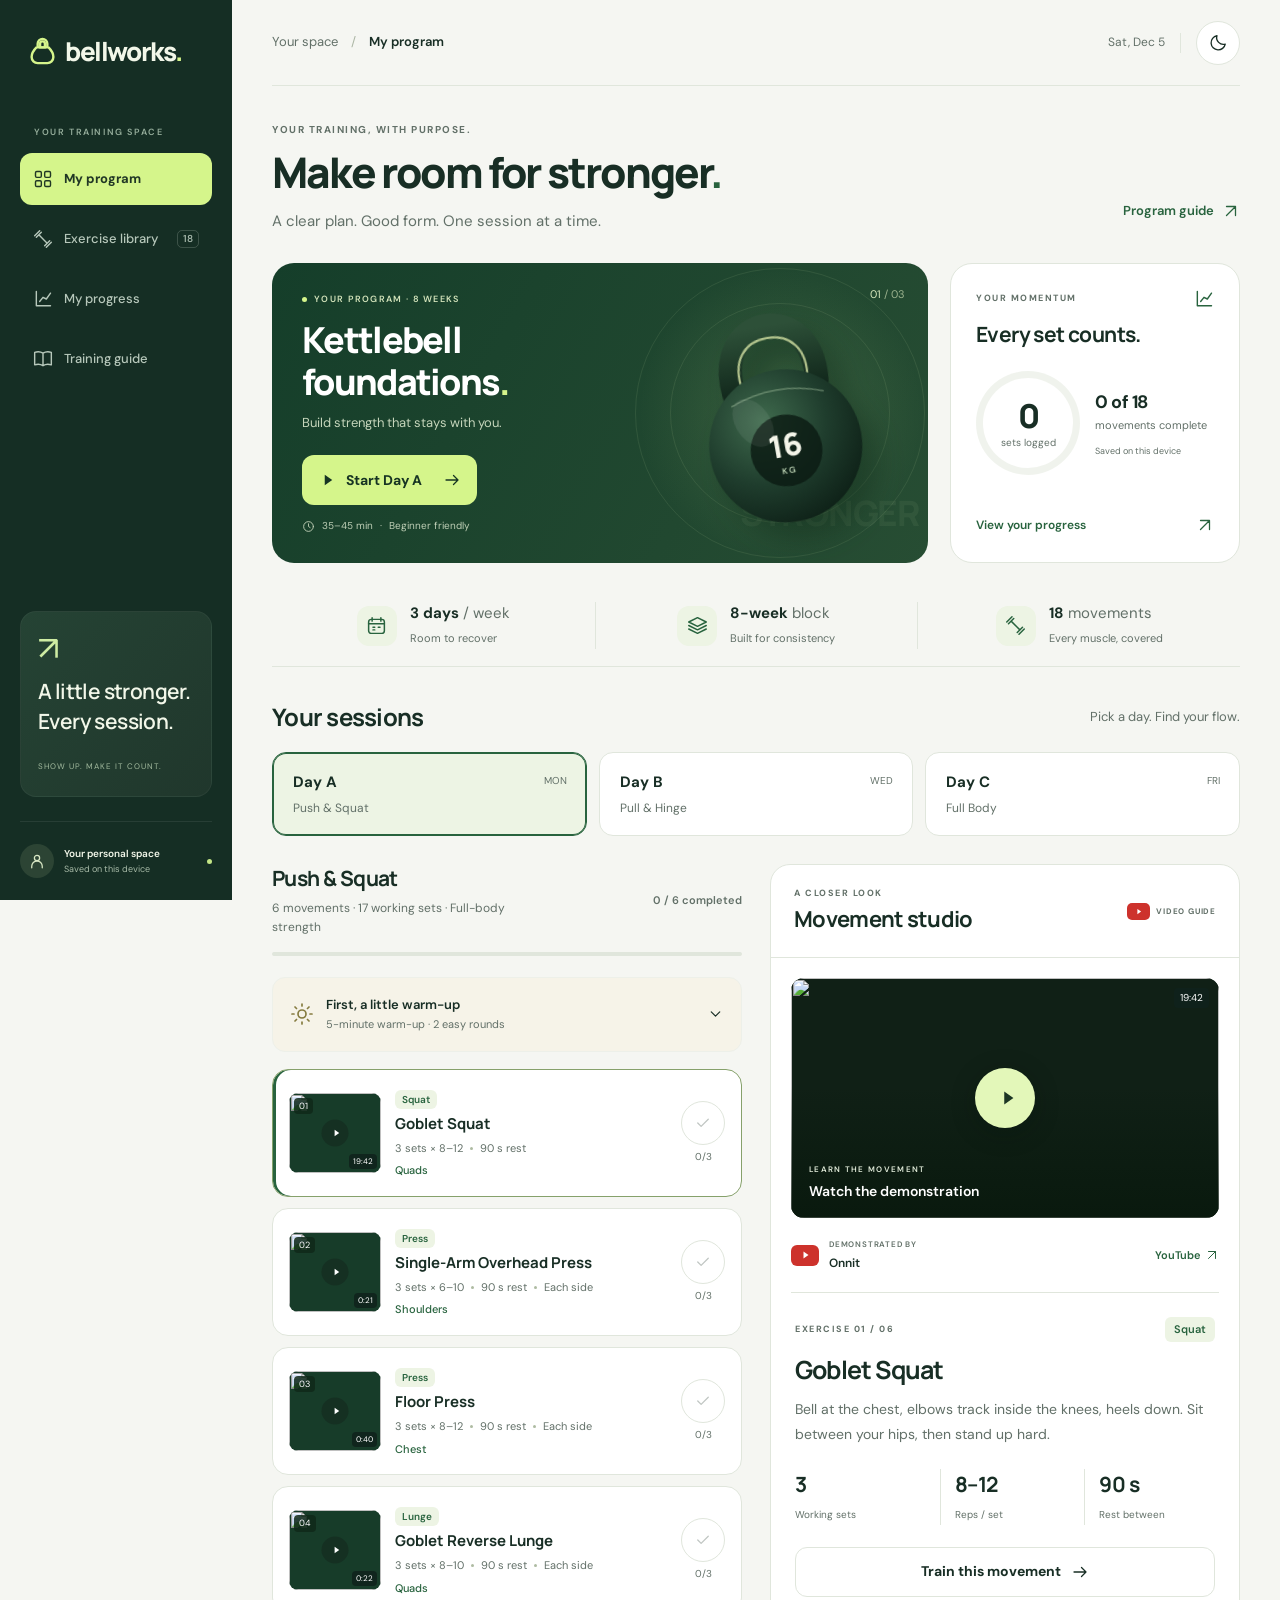
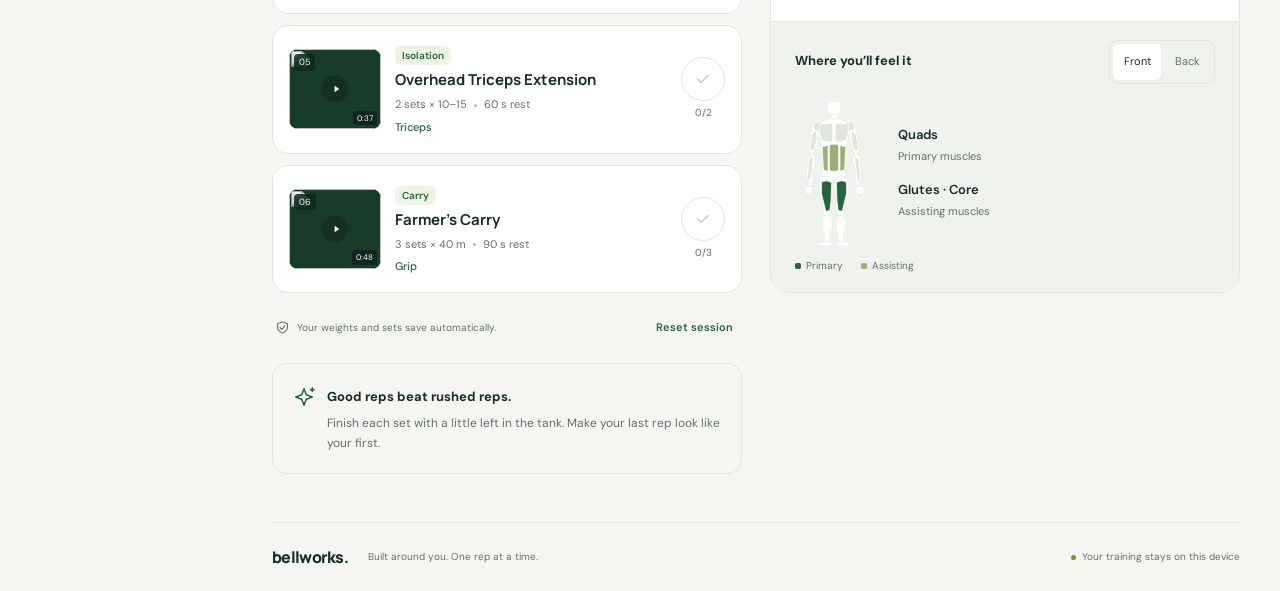
==== bellworks.html @ fbbb47ca "Initial commit: Bellworks static kettlebell training app Co-Authored-By: Claude Fable 5.1 <noreply@a" ====
<!doctype html>
<html lang="en">
<head>
  <meta charset="utf-8">
  <meta name="viewport" content="width=device-width, initial-scale=1, viewport-fit=cover">
  <title>Bellworks — Your training, with purpose.</title>
  <meta name="description" content="Your kettlebell training space. Exercise-specific YouTube tutorials, three purposeful sessions, set tracking and personal progress.">
  <meta name="color-scheme" content="light dark">
  <script>try { var t = localStorage.getItem('bw.theme'); if (t === 'dark' || t === 'light') document.documentElement.dataset.theme = t; } catch (e) {}</script>
  <link rel="preconnect" href="https://fonts.googleapis.com">
  <link rel="stylesheet" href="https://fonts.googleapis.com/css2?family=DM+Sans:wght@400;500;600;700&family=Manrope:wght@600;700;800&display=swap">
  <link rel="stylesheet" href="bellworks.css">
  <link rel="stylesheet" href="video-studio.css">
</head>
<body>
  <a class="skip-link" href="#main">Skip to content</a>

  <aside class="sidebar">
    <span class="brand"><span class="brand-icon" data-icon="bell"></span>bellworks<span class="brand-period">.</span></span>
    <p class="workspace-label">YOUR TRAINING SPACE</p>
    <nav class="main-nav" aria-label="Sections">
      <a class="nav-item" data-nav="training" href="#training"><span data-icon="grid"></span><span>My program</span><span class="nav-dot" aria-hidden="true"></span></a>
      <a class="nav-item" data-nav="exercises" href="#exercises"><span data-icon="dumbbell"></span><span>Exercise library</span><span class="nav-count">18</span></a>
      <a class="nav-item" data-nav="progress" href="#progress"><span data-icon="chart"></span><span>My progress</span></a>
      <a class="nav-item" data-nav="guide" href="#guide"><span data-icon="book"></span><span>Training guide</span></a>
    </nav>
    <div class="sidebar-bottom">
      <div class="small-manifesto">
        <span class="manifesto-mark" aria-hidden="true">&#8599;</span>
        <p>A little stronger. Every session.</p>
        <span>SHOW UP. MAKE IT COUNT.</span>
      </div>
      <div class="local-profile">
        <span class="avatar" data-icon="user"></span>
        <div><strong>Your personal space</strong><span>Saved on this device</span></div>
        <span class="save-dot" aria-hidden="true"></span>
      </div>
    </div>
  </aside>

  <div class="app-shell">
    <header class="topbar">
      <a class="brand mobile-brand" href="#training" aria-label="Bellworks home"><span class="brand-icon" data-icon="bell"></span>bellworks<span class="brand-period">.</span></a>
      <div class="breadcrumb">Your space <span>/</span> <strong id="page-label">My program</strong></div>
      <div class="topbar-actions">
        <span class="today" id="today"></span>
        <span class="topbar-divider" aria-hidden="true"></span>
        <button class="icon-button" id="theme-toggle" type="button" aria-label="Switch to dark theme"></button>
      </div>
    </header>

    <main id="main" tabindex="-1">

      <!-- ============ MY PROGRAM ============ -->
      <section class="page-view" id="view-training" aria-labelledby="training-heading">
        <div class="page-heading">
          <div>
            <p class="eyebrow">YOUR TRAINING, WITH PURPOSE.</p>
            <h1 id="training-heading">Make room for stronger<span>.</span></h1>
            <p>A clear plan. Good form. One session at a time.</p>
          </div>
          <a class="text-link" href="#guide">Program guide <span data-icon="arrow-up-right"></span></a>
        </div>

        <div class="overview-grid">
        <div class="hero-banner">
          <div class="hero-copy">
            <span class="hero-badge"><i aria-hidden="true"></i> YOUR PROGRAM · 8 WEEKS</span>
            <h2>Kettlebell<br>foundations<span>.</span></h2>
            <p>Build strength that stays with you.</p>
            <button class="button button-lime" id="start-workout" type="button"><span data-icon="play"></span><span id="start-label">Start Day A</span><span data-icon="arrow-right"></span></button>
            <div class="hero-meta"><span data-icon="clock"></span><span>35–45 min</span><span class="meta-dot">·</span><span>Beginner friendly</span></div>
          </div>
          <div class="hero-art" aria-hidden="true">
            <span class="hero-index">01 <span>/ 03</span></span>
            <span class="hero-orbit"></span>
            <span class="hero-orbit orbit-two"></span>
            <svg class="sculpture" viewBox="0 0 320 300">
              <defs>
                <radialGradient id="bell-body" cx="38%" cy="32%" r="75%">
                  <stop offset="0" stop-color="#3f6a4d"/>
                  <stop offset="0.55" stop-color="#1f3d2d"/>
                  <stop offset="1" stop-color="#0d1f16"/>
                </radialGradient>
                <linearGradient id="bell-handle" x1="0" y1="0" x2="0" y2="1">
                  <stop offset="0" stop-color="#2d5038"/>
                  <stop offset="1" stop-color="#0f2419"/>
                </linearGradient>
              </defs>
              <path d="M108 122C96 60 128 30 160 30s64 30 52 92" fill="none" stroke="url(#bell-handle)" stroke-width="30" stroke-linecap="round"/>
              <path d="M118 108C110 66 132 46 160 46s50 20 42 62" fill="none" stroke="#dfedab" stroke-width="3" stroke-linecap="round" opacity=".75"/>
              <circle cx="160" cy="186" r="98" fill="url(#bell-body)"/>
              <path d="M100 125Q160 102 220 125" fill="none" stroke="#a6c4a0" stroke-width="2" opacity=".45"/>
              <circle cx="160" cy="192" r="46" fill="#0b1912" opacity=".8"/>
              <text x="160" y="200" text-anchor="middle" font-family="Manrope, DM Sans, sans-serif" font-weight="800" font-size="40" fill="#f4f5e9">16</text>
              <text x="160" y="222" text-anchor="middle" font-family="DM Sans, sans-serif" font-weight="600" font-size="11" letter-spacing="3" fill="#b8cfb0">KG</text>
              <ellipse cx="124" cy="150" rx="22" ry="34" fill="#ffffff" opacity=".07" transform="rotate(-25 124 150)"/>
            </svg>
            <span class="hero-word">STRONGER</span>
            <span class="art-caption">LESS EQUIPMENT. MORE YOU.</span>
          </div>
        </div>

        <section class="momentum-card" aria-labelledby="momentum-heading">
          <div class="momentum-heading"><span class="eyebrow">YOUR MOMENTUM</span><span data-icon="chart"></span></div>
          <h2 id="momentum-heading">Every set counts.</h2>
          <div class="momentum-summary">
            <div class="momentum-ring" id="momentum-ring" role="progressbar" aria-label="Program sets logged" aria-valuemin="0" aria-valuemax="48" aria-valuenow="0"><div><strong id="momentum-sets">0</strong><span>sets logged</span></div></div>
            <div class="momentum-copy"><strong id="momentum-complete">0 of 18</strong><span>movements complete</span><small>Saved on this device</small></div>
          </div>
          <a class="momentum-link" href="#progress">View your progress <span data-icon="arrow-up-right"></span></a>
        </section>
        </div>

        <div class="program-facts">
          <div><span class="fact-icon" data-icon="calendar"></span><div><strong>3 days <span>/ week</span></strong><span>Room to recover</span></div></div>
          <div><span class="fact-icon" data-icon="layers"></span><div><strong>8-week <span>block</span></strong><span>Built for consistency</span></div></div>
          <div><span class="fact-icon" data-icon="dumbbell"></span><div><strong>18 <span>movements</span></strong><span>Every muscle, covered</span></div></div>
        </div>

        <div class="training-layout">
          <div class="session-picker">
            <div class="section-heading"><h2>Your sessions</h2><span class="small muted">Pick a day. Find your flow.</span></div>
            <div class="day-tabs" id="day-tabs" role="tablist" aria-label="Training sessions"></div>
          </div>

          <div class="session-column">
            <div class="session-summary">
              <div>
                <h3 id="session-title">Push &amp; Squat</h3>
                <p id="session-description"></p>
              </div>
              <span class="session-count" id="session-count">0 / 6 completed</span>
            </div>
            <div class="session-progress" role="progressbar" aria-label="Session progress" aria-valuemin="0" aria-valuemax="6" aria-valuenow="0"><span id="session-progress-fill"></span></div>

            <button class="warmup-bar" id="warmup-toggle" type="button" aria-expanded="false" aria-controls="warmup-content">
              <span class="warmup-icon" data-icon="sun"></span>
              <span><strong>First, a little warm-up</strong><span>5-minute warm-up · 2 easy rounds</span></span>
              <span data-icon="chevron-down"></span>
            </button>
            <div class="warmup-content" id="warmup-content" hidden>
              <span><b>01</b>Halo, both directions<em>×8 each way</em></span>
              <span><b>02</b>Goblet squat pry, sit in the bottom<em>×5 · 3 s hold</em></span>
              <span><b>03</b>Hip hinge with the bell<em>×10</em></span>
              <span><b>04</b>Easy swings<em>×10</em></span>
            </div>

            <div class="exercise-list" id="exercise-list" role="tabpanel"></div>

            <div class="session-footer">
              <span data-icon="shield-check"></span><span>Your weights and sets save automatically.</span>
              <button class="text-link" id="reset-session" type="button">Reset session</button>
            </div>
            <div class="coach-note">
              <span data-icon="sparkles"></span>
              <div><strong>Good reps beat rushed reps.</strong><p>Finish each set with a little left in the tank. Make your last rep look like your first.</p></div>
            </div>
          </div>
          <aside class="inspector" aria-labelledby="studio-heading">
            <div class="inspector-header">
              <div>
                <p class="eyebrow">A CLOSER LOOK</p>
                <h2 id="studio-heading">Movement studio</h2>
              </div>
              <span class="video-badge"><span data-icon="play"></span> VIDEO GUIDE</span>
            </div>
            <div class="studio-media">
              <div id="studio-video" class="video-view"></div>
              <div class="studio-watch-note"><span data-icon="book"></span><div><strong>See the form. Feel the difference.</strong><p>Watch the setup and the full movement. Pause or slow the video whenever you need.</p></div></div>
            </div>
            <div class="inspector-content">
              <div class="exercise-heading">
                <span class="eyebrow" id="studio-index">EXERCISE 01 / 06</span>
                <span class="pill" id="studio-pattern">Squat</span>
              </div>
              <h3 id="studio-title">Goblet Squat</h3>
              <p class="form-cue" id="studio-cue"></p>
              <div class="studio-specs" id="studio-specs"></div>
              <button class="button button-outline full-width" id="open-exercise" type="button">Train this movement <span data-icon="arrow-right"></span></button>
            </div>
            <div class="anatomy-panel">
              <div class="section-heading">
                <h4>Where you’ll feel it</h4>
                <div class="segmented" role="group" aria-label="Body view">
                  <button type="button" id="map-front" aria-pressed="true">Front</button>
                  <button type="button" id="map-back" aria-pressed="false">Back</button>
                </div>
              </div>
              <div class="anatomy-content">
                <div id="body-map"></div>
                <div id="muscle-tags"></div>
              </div>
              <div class="muscle-key"><span><i aria-hidden="true"></i>Primary</span><span><i aria-hidden="true"></i>Assisting</span></div>
            </div>
          </aside>

        </div>
      </section>

      <!-- ============ EXERCISE LIBRARY ============ -->
      <section class="page-view" id="view-exercises" aria-labelledby="library-heading" hidden>
        <div class="page-heading">
          <div>
            <p class="eyebrow">LEARN THE MOVEMENT. OWN THE REP.</p>
            <h1 id="library-heading">Find your next movement<span>.</span></h1>
            <p>18 movements. Real demonstrations. Find your next good rep.</p>
          </div>
        </div>
        <div class="library-toolbar">
          <label class="search-field"><span data-icon="search"></span><input type="search" id="exercise-search" placeholder="Find a movement or muscle…" aria-label="Search movements" autocomplete="off"></label>
          <label class="filter-field">Focus <select id="muscle-filter" aria-label="Filter by muscle"><option value="all">All muscles</option></select></label>
        </div>
        <div class="library-meta"><span id="library-count">18 movements</span><span>Choose a movement to explore</span></div>
        <div class="library-grid" id="library-grid"></div>
        <div class="empty-state" id="library-empty" hidden>
          <span data-icon="search"></span>
          <h3>Nothing matches that yet</h3>
          <p>Try another movement, pattern or muscle.</p>
          <button class="button button-outline" id="clear-search" type="button">Clear search</button>
        </div>
      </section>

      <!-- ============ MY PROGRESS ============ -->
      <section class="page-view" id="view-progress" aria-labelledby="progress-heading" hidden>
        <div class="page-heading">
          <div>
            <p class="eyebrow">SMALL STEPS. REAL MOMENTUM.</p>
            <h1 id="progress-heading">Look how far you’re going<span>.</span></h1>
            <p>Your current training log, saved on this device.</p>
          </div>
        </div>
        <div class="progress-stats" id="progress-stats"></div>
        <div class="progress-layout">
          <div class="surface-card">
            <div class="section-heading"><h2>Your training log</h2><span class="pill">Current sessions</span></div>
            <div id="training-log"></div>
          </div>
          <div class="surface-card">
            <h2>A wave, not a race.</h2>
            <p class="muted">Repeat this four-week progression for your eight-week block.</p>
            <div class="timeline">
              <div><span>01</span><h3>Find your baseline</h3><p>Start at the bottom of the rep range. Find a weight you can control.</p></div>
              <div><span>02–03</span><h3>Build your reps</h3><p>Add a clean rep when you can. Keep the same bell.</p></div>
              <div><span>04</span><h3>Earn the next bell</h3><p>Reach the top of the range on every set before increasing the weight.</p></div>
            </div>
          </div>
        </div>
        <div class="surface-card volume-card">
          <div class="section-heading">
            <div><p class="eyebrow">THE PROGRAM, AT A GLANCE</p><h2>Balanced work. Full-body strength.</h2></div>
            <span class="small muted">Planned sets / week</span>
          </div>
          <div class="volume-chart" id="volume-chart"></div>
          <p class="chart-note">Programmed volume across all three days, not completed sets. Primary work counts as one set; assisting work counts as half a set.</p>
        </div>
      </section>

      <!-- ============ TRAINING GUIDE ============ -->
      <section class="page-view" id="view-guide" aria-labelledby="guide-heading" hidden>
        <div class="page-heading">
          <div>
            <p class="eyebrow">PRINCIPLES OVER PROGRAMS.</p>
            <h1 id="guide-heading">Train with intent<span>.</span></h1>
            <p>How to get the most from three sessions a week and one kettlebell.</p>
          </div>
        </div>
        <div class="guide-feature">
          <p class="eyebrow">THE APPROACH</p>
          <h2>Strength is a practice,<br>not a sprint.</h2>
          <p>Three full-body sessions a week, each built around the six things a kettlebell does best: squat, hinge, press, pull, carry, and everything your core does while you hold one. Show up, move well, add a little each week.</p>
        </div>
        <div class="guide-grid">
          <div class="surface-card"><span class="guide-number">01 · EFFORT</span><h2>Leave reps in the tank</h2><p>End every set with one to three clean reps still available. The last rep should look like the first. Grinding teaches bad form; crisp reps build strength that lasts.</p></div>
          <div class="surface-card"><span class="guide-number">02 · PROGRESSION</span><h2>Reps first, then the bell</h2><p>Kettlebells jump in 4 kg steps, so progress through reps. When you hit the top of a range on every set, take the next bell up and restart at the bottom of the range.</p></div>
          <div class="surface-card"><span class="guide-number">03 · RECOVERY</span><h2>Grow between sessions</h2><p>Train on non-consecutive days, sleep seven to nine hours, and eat enough protein — around 1.6 to 2.2 g per kilogram of bodyweight. Every six to eight weeks, take a lighter week.</p></div>
        </div>
        <div class="surface-card">
          <div class="section-heading"><h2>Warm up before every session</h2><span class="small muted">About five minutes · two easy rounds</span></div>
          <div class="warmup-guide">
            <div><span>01</span><strong>Halo</strong><p>Eight each direction. Circle the bell around your head to open the shoulders.</p></div>
            <div><span>02</span><strong>Goblet squat pry</strong><p>Five reps, three seconds in the bottom. Press the knees out with the elbows.</p></div>
            <div><span>03</span><strong>Hip hinge</strong><p>Ten reps with a light bell. Hips back, flat back, feel the hamstrings.</p></div>
            <div><span>04</span><strong>Easy swings</strong><p>Ten light swings to rehearse the hinge and wake the whole body up.</p></div>
          </div>
        </div>
        <div class="guide-equipment surface-card">
          <span data-icon="bell"></span>
          <div>
            <h2>One kettlebell is enough</h2>
            <p>Most people start pressing with 8–12 kg and squatting, rowing and hinging with 12–16 kg. If you are between sizes, take the lighter one — clean reps above the range beat heavy reps below it. A second matching bell doubles the load on squats, presses and carries once the top of a range feels easy.</p>
          </div>
        </div>
      </section>
      <footer class="page-footer">
        <span class="footer-brand">bellworks.</span>
        <span>Built around you. One rep at a time.</span>
        <span class="footer-local"><i aria-hidden="true"></i> Your training stays on this device</span>
      </footer>
    </main>

  </div>

  <!-- ============ WORKOUT MODE ============ -->
  <dialog id="workout-dialog" aria-labelledby="workout-title">
    <div class="workout-top">
      <span class="brand compact"><span class="brand-icon" data-icon="bell"></span>bellworks<span class="brand-period">.</span></span>
      <span class="workout-mode" id="workout-position">MOVEMENT 01 / 06</span>
      <button class="icon-button" id="close-workout" type="button" aria-label="Close workout mode"><span data-icon="x"></span></button>
    </div>
    <div class="workout-body">
      <div class="workout-visual">
        <div id="workout-video" class="video-view"></div>
        <div class="workout-video-note"><span data-icon="target"></span><p>Take your time. Learn the movement, then log each set as you go.</p></div>
      </div>
      <div class="workout-details">
        <div class="workout-intro">
        <span class="eyebrow" id="workout-day">DAY A · PUSH &amp; SQUAT</span>
        <h2 id="workout-title">Goblet Squat</h2>
        <p id="workout-cue"></p>
        <div class="workout-prescription" id="workout-prescription"></div>
        </div>
        <div class="workout-logging">
        <div class="set-label"><h3>Your sets</h3><span id="workout-set-count">0 / 3 completed</span></div>
        <div class="set-buttons" id="workout-sets"></div>
        <label class="weight-field">
          <span>Bell weight<small>Saved for this exercise</small></span>
          <span><input type="number" id="workout-weight" min="0" max="999" step="0.5" inputmode="decimal" placeholder="—" aria-label="Bell weight in kilograms"> kg</span>
        </label>
        <div class="rest-timer">
          <div><span class="eyebrow">REST TIMER</span><strong id="rest-display">Ready</strong></div>
          <div class="rest-actions">
            <button class="icon-button" id="rest-start" type="button" aria-label="Start rest timer"></button>
            <button class="icon-button" id="rest-reset" type="button" aria-label="Reset rest timer"><span data-icon="rotate"></span></button>
            <button class="text-link" id="rest-skip" type="button">Skip rest</button>
          </div>
          <div class="rest-track"><span id="rest-fill"></span></div>
        </div>
        <details class="variation">
          <summary>Need a variation?</summary>
          <p id="workout-swap"></p>
        </details>
        </div>
      </div>
    </div>
    <div class="workout-footer">
        <button class="button button-dark full-width" id="log-set" type="button">Complete set 1</button>
        <div class="workout-nav">
          <button class="text-link" id="previous-exercise" type="button"><span data-icon="arrow-left"></span>Previous</button>
          <button class="text-link" id="next-exercise" type="button">Next exercise</button>
        </div>
    </div>
  </dialog>

  <div class="toast" id="toast" role="status" aria-live="polite">
    <span data-icon="check"></span>
    <span id="toast-message"></span>
    <button id="toast-undo" type="button" hidden>Undo</button>
  </div>

  <noscript><div class="noscript">Bellworks needs JavaScript to track your sessions and show the movement studio.</div></noscript>

  <script src="exercise-videos.js"></script>
  <script src="youtube-player.js"></script>
  <script src="bellworks.js"></script>
</body>
</html>
---- bellworks.css ----
/* Bellworks — shared interface, navigation and workout layouts. */
:root {
  color-scheme: light;
  --bg: #f5f6f2;
  --surface: #ffffff;
  --surface-2: #f0f3ed;
  --ink: #182e25;
  --muted: #627068;
  --line: #e0e6dc;
  --line-soft: #edf0e9;
  --accent: #28633e;
  --accent-soft: #edf4e4;
  --lime: #d5f58b;
  --forest: #153d2b;
  --on-accent: #ffffff;
  --warm: #f6f3e8;
  --radius: 22px;
  --sidebar-width: 232px;
  --shadow: 0 4px 24px #1c332b04;
}
:root[data-theme="dark"] {
  color-scheme: dark;
  --bg: #101b16;
  --surface: #19271f;
  --surface-2: #223128;
  --ink: #f0f4e9;
  --muted: #b1bdad;
  --line: #344437;
  --line-soft: #2a3a2e;
  --accent: #d0ec9d;
  --accent-soft: #30422c;
  --on-accent: #162b20;
  --warm: #353626;
}
* { box-sizing: border-box; }
html { scroll-behavior: smooth; scroll-padding-top: 28px; }
body { margin: 0; color: var(--ink); background: var(--bg); font: 15px/1.6 'DM Sans', sans-serif; -webkit-font-smoothing: antialiased; }
button, input, select { font: inherit; }
button, a, input, select, summary { -webkit-tap-highlight-color: transparent; }
button, a, summary { touch-action: manipulation; }
button { color: inherit; cursor: pointer; border: 0; }
button:disabled { opacity: .4; cursor: default; }
a { color: inherit; text-decoration: none; }
button, a, input, select, summary { outline-offset: 4px; }
:focus-visible { outline: 3px solid #80ad49; }
[hidden] { display: none !important; }
h1, h2, h3, h4, p { margin: 0; }
h1, h2, h3, h4 { font-family: 'Manrope', sans-serif; font-weight: 700; }
h1 { font-size: clamp(30px, 3.3vw, 43px); line-height: 1.16; letter-spacing: -1.8px; font-weight: 800; }
h1 > span { color: var(--accent); }
h2 { font-size: 23px; letter-spacing: -.75px; line-height: 1.35; }
h3 { line-height: 1.4; }
.icon { display: block; width: 22px; height: 22px; fill: none; stroke: currentColor; stroke-width: 1.7; stroke-linecap: round; stroke-linejoin: round; flex-shrink: 0; }
[data-icon] { display: inline-flex; align-items: center; justify-content: center; flex-shrink: 0; }
.eyebrow { color: var(--muted); font-size: 10px; line-height: 1.5; letter-spacing: 1.5px; font-weight: 700; }
.muted { color: var(--muted); }
.small { font-size: 13px; }
.pill { display: inline-flex; align-items: center; padding: 4px 9px; border-radius: 6px; background: var(--accent-soft); color: var(--accent); font-size: 11px; line-height: 1.5; font-weight: 600; }
.text-link { display: inline-flex; align-items: center; justify-content: center; gap: 8px; min-height: 44px; color: var(--accent); font-size: 13px; font-weight: 600; background: transparent; }
.text-link .icon { width: 18px; height: 18px; }
.text-link:hover { text-decoration: underline; text-underline-offset: 4px; }
.button { display: inline-flex; align-items: center; justify-content: center; gap: 10px; min-height: 50px; padding: 13px 20px; border: 1px solid transparent; border-radius: 12px; font-weight: 700; font-size: 14px; line-height: 1.5; transition: background .18s, box-shadow .18s, transform .18s; }
.button .icon { width: 18px; height: 18px; }
.button:hover { box-shadow: 0 4px 16px #132c191a; transform: translateY(-1px); }
.button:active { transform: translateY(0); }
.button-lime { background: var(--lime); color: #173423; }
.button-lime:hover { background: #e4ffb0; }
.button-dark { background: var(--accent); color: var(--on-accent); }
.button-outline { border-color: var(--line); background: var(--surface); color: var(--ink); }
.button-outline:hover { border-color: var(--accent); background: var(--accent-soft); }
.full-width { width: 100%; }
.icon-button { display: inline-flex; align-items: center; justify-content: center; flex-shrink: 0; width: 44px; height: 44px; padding: 0; background: transparent; border-radius: 12px; transition: background .18s; }
.icon-button:hover { background: var(--surface-2); }
.skip-link { position: fixed; left: 20px; top: 10px; z-index: 100; transform: translateY(-180%); padding: 12px 20px; color: var(--surface); background: var(--ink); border-radius: 10px; }
.skip-link:focus { transform: none; }

/* The desktop rail becomes a real bottom navigation on phones. */
.sidebar { position: fixed; inset: 0 auto 0 0; width: var(--sidebar-width); padding: 35px 20px 22px; background: #152e24; color: #f2f7e9; display: flex; flex-direction: column; z-index: 30; }
.brand { display: inline-flex; align-items: center; font: 800 26px/1 'Manrope', sans-serif; letter-spacing: -1.4px; white-space: nowrap; }
.brand-icon { margin-right: 8px; color: var(--accent); }
.brand-icon .icon { width: 29px; height: 32px; stroke-width: 2; }
.brand-period { color: #93b96a; }
.sidebar .brand { padding-left: 8px; }
.sidebar .brand-icon, .sidebar .brand-period { color: var(--lime); }
.workspace-label { font-size: 9px; letter-spacing: 1.6px; font-weight: 600; color: #95ad9b; margin: 58px 14px 14px; }
.main-nav { display: flex; flex-direction: column; gap: 8px; }
.nav-item { position: relative; display: flex; align-items: center; gap: 11px; padding: 14px 13px; border-radius: 12px; color: #b7c8bb; font-size: 13px; font-weight: 500; min-height: 52px; transition: background .2s, color .2s; }
.nav-item > [data-icon] .icon { width: 20px; height: 20px; }
.nav-item:hover { background: #ffffff0c; color: #fff; }
.nav-item.active { color: #213725; background: var(--lime); font-weight: 700; }
.nav-count { margin-left: auto; font-size: 10px; padding: 0 5px; border: 1px solid #c9d4c938; border-radius: 5px; }
.nav-dot { display: none; }
.sidebar-bottom { margin-top: auto; padding-top: 32px; }
.small-manifesto { padding: 20px 17px; border-radius: 16px; background: linear-gradient(130deg, #254334, #20372c); border: 1px solid #ffffff0b; }
.manifesto-mark { color: #ceeca3; font-size: 34px; line-height: 1; }
.small-manifesto p { font: 600 21px/1.4 'Manrope', sans-serif; margin: 10px 0 16px; letter-spacing: -.6px; }
.small-manifesto > span:last-child { font-size: 8px; letter-spacing: 1px; color: #a2ba9e; }
.local-profile { display: flex; align-items: center; gap: 10px; margin-top: 24px; padding-top: 22px; border-top: 1px solid #ffffff14; }
.avatar { display: grid; place-items: center; width: 34px; height: 34px; border-radius: 50%; color: #d8e7c4; background: #2c4434; }
.avatar .icon { width: 18px; height: 18px; }
.local-profile strong { display: block; font-size: 10px; font-weight: 600; }
.local-profile div > span { display: block; font-size: 9px; color: #a8bba8; }
.save-dot { width: 5px; height: 5px; border-radius: 50%; background: #c3e586; margin-left: auto; }
.app-shell { margin-left: var(--sidebar-width); }
.topbar { display: flex; justify-content: space-between; align-items: center; gap: 12px; min-height: 86px; margin: 0 40px; border-bottom: 1px solid var(--line); }
.breadcrumb { display: flex; gap: 13px; align-items: center; color: var(--muted); font-size: 13px; }
.breadcrumb > span { color: #acb6a5; }
.breadcrumb strong { color: var(--ink); font-weight: 600; }
.mobile-brand { display: none; }
.topbar-actions { display: flex; align-items: center; gap: 10px; }
.today { color: var(--muted); font-size: 12px; }
.topbar-divider { height: 20px; width: 1px; background: var(--line); margin: 0 5px; }
#theme-toggle { border: 1px solid var(--line); background: var(--surface); border-radius: 50%; }
#theme-toggle .icon { width: 19px; height: 19px; }
main { max-width: 1440px; margin: auto; padding: 36px 40px 0; }
.page-heading { display: flex; align-items: flex-end; justify-content: space-between; gap: 24px; margin-bottom: 30px; }
.page-heading .eyebrow { margin-bottom: 11px; }
.page-heading p:not(.eyebrow) { color: var(--muted); font-size: 15px; margin-top: 12px; }
.page-heading > .text-link { white-space: nowrap; }
.page-view.active { animation: appear .28s ease-out; }
@keyframes appear { from { opacity: .5; transform: translateY(5px); } to { opacity: 1; transform: none; } }

/* Program overview */
.overview-grid { display: grid; grid-template-columns: minmax(0,1fr) 290px; gap: 22px; }
.hero-banner { display: grid; grid-template-columns: minmax(0, 1.1fr) minmax(140px,.9fr); position: relative; overflow: hidden; isolation: isolate; border-radius: var(--radius); background: linear-gradient(120deg, #153e2a, #274d33); color: #fff; }
.hero-copy { padding: 29px 0 29px 30px; position: relative; z-index: 2; }
.hero-badge { display: flex; align-items: center; gap: 7px; font-size: 9px; letter-spacing: 1.3px; font-weight: 600; color: #d3e3bb; }
.hero-badge i { width: 5px; height: 5px; background: var(--lime); border-radius: 50%; }
.hero-copy h2 { font-size: clamp(29px, 2.8vw, 41px); line-height: 1.16; letter-spacing: -1.7px; margin: 13px 0 10px; font-weight: 800; }
.hero-copy h2 > span { color: var(--lime); }
.hero-copy p { color: #c5d5bb; font-size: 13px; max-width: 250px; }
.hero-copy .button { margin-top: 22px; padding: 11px 15px; min-width: 175px; }
.hero-copy .button > [data-icon]:last-child { margin-left: auto; }
.hero-meta { display: flex; align-items: center; gap: 7px; color: #c0d0b7; font-size: 10px; margin-top: 13px; white-space: nowrap; }
.hero-meta .icon { width: 13px; height: 13px; }
.hero-art { position: relative; display: flex; align-items: center; justify-content: center; }
.hero-art::before { content: ''; position: absolute; inset: 0; background: radial-gradient(ellipse, #c6e78d26, transparent 68%); }
.sculpture { width: 250px; max-width: 120%; height: auto; position: relative; z-index: 1; transform: rotate(-10deg) translateY(5px); filter: drop-shadow(12px 19px 14px #09231366); }
.hero-orbit { width: 290px; height: 290px; position: absolute; border: 1px solid #cfe5a919; border-radius: 50%; }
.orbit-two { width: 220px; height: 220px; }
.hero-index { position: absolute; right: 23px; top: 23px; color: #d8e8be; font-size: 11px; }
.hero-index > span { color: #9bb28e; }
.hero-word { position: absolute; bottom: 32px; right: 10px; font: 800 35px/1 'Manrope', sans-serif; color: #deefc510; letter-spacing: -1.5px; }
.art-caption { display: none; }
.momentum-card { padding: 25px; border: 1px solid var(--line); border-radius: var(--radius); background: var(--surface); display: flex; flex-direction: column; }
.momentum-heading { display: flex; align-items: center; justify-content: space-between; color: var(--accent); }
.momentum-heading .eyebrow { font-size: 9px; }
.momentum-heading .icon { width: 20px; height: 20px; }
.momentum-card h2 { font-size: 21px; margin: 11px 0 23px; letter-spacing: -.6px; }
.momentum-summary { display: flex; align-items: center; gap: 15px; }
.momentum-ring { --progress: 0%; width: 104px; height: 104px; flex-shrink: 0; padding: 7px; border-radius: 50%; background: conic-gradient(var(--accent) var(--progress), var(--surface-2) 0); }
.momentum-ring > div { background: var(--surface); border-radius: 50%; height: 100%; display: flex; align-items: center; justify-content: center; flex-direction: column; }
.momentum-ring strong { font: 800 33px/1.2 'Manrope', sans-serif; letter-spacing: -1.5px; }
.momentum-ring span { color: var(--muted); font-size: 10px; }
.momentum-copy strong { display: block; font-size: 18px; letter-spacing: -.5px; }
.momentum-copy span { display: block; font-size: 11px; line-height: 1.5; color: var(--muted); }
.momentum-copy small { display: block; font-size: 9px; margin-top: 10px; color: var(--muted); }
.momentum-link { display: flex; align-items: center; justify-content: space-between; min-height: 44px; margin-top: auto; padding-top: 20px; color: var(--accent); font-size: 12px; font-weight: 600; }
.momentum-link .icon { width: 18px; height: 18px; }
.program-facts { display: grid; grid-template-columns: repeat(3,minmax(0,1fr)); margin: 22px 0 34px; padding: 17px 0; border-bottom: 1px solid var(--line); }
.program-facts > div { display: flex; align-items: center; justify-content: center; gap: 13px; padding: 0 18px; }
.program-facts > div + div { border-left: 1px solid var(--line); }
.fact-icon { color: var(--accent); width: 40px; height: 40px; border-radius: 12px; background: var(--accent-soft); }
.fact-icon .icon { width: 21px; height: 21px; }
.program-facts strong { display: block; font-size: 15px; font-weight: 700; line-height: 1.5; }
.program-facts strong span { font-weight: 400; color: var(--muted); }
.program-facts div > div > span { font-size: 11px; color: var(--muted); }

/* Session list and accompanying movement studio */
.training-layout { display: grid; grid-template-columns: minmax(0,1fr) minmax(0,1fr); gap: 28px; align-items: start; }
.session-picker { grid-column: 1 / -1; }
.section-heading { display: flex; justify-content: space-between; align-items: center; gap: 16px; }
.section-heading h2 { font-size: 24px; }
.day-tabs { display: grid; grid-template-columns: repeat(3,minmax(0,1fr)); gap: 12px; margin-top: 19px; }
.day-tab { position: relative; display: block; min-width: 0; text-align: left; border: 1px solid var(--line); background: var(--surface); padding: 17px 20px; border-radius: 14px; transition: border-color .18s, background .18s; }
.day-tab:hover { border-color: #a0b989; }
.day-tab[aria-selected="true"] { background: var(--accent-soft); border-color: var(--accent); box-shadow: inset 0 0 0 1px var(--accent); }
.day-tab strong { display: block; font-size: 15px; font-weight: 700; }
.day-tab > span { display: block; margin-top: 5px; color: var(--muted); font-size: 12px; }
.day-tab small { position: absolute; right: 19px; top: 20px; font-size: 10px; color: var(--muted); }
.session-column { min-width: 0; }
.session-summary { display: flex; justify-content: space-between; align-items: center; gap: 16px; margin-bottom: 15px; }
.session-summary h3 { font-size: 21px; letter-spacing: -.6px; }
.session-summary p { font-size: 12px; color: var(--muted); margin-top: 5px; max-width: 265px; }
.session-count { flex-shrink: 0; font-size: 11px; font-weight: 600; color: var(--muted); text-align: right; }
.session-progress { height: 4px; border-radius: 9px; background: var(--line); overflow: hidden; margin-bottom: 21px; }
.session-progress > span { display: block; height: 100%; width: 0; background: var(--accent); border-radius: inherit; transition: width .25s; }
.warmup-bar { width: 100%; display: flex; align-items: center; gap: 12px; padding: 17px; text-align: left; border-radius: 13px; background: var(--warm); border: 1px solid var(--line-soft); margin-bottom: 17px; }
.warmup-icon { color: #867c40; }
.warmup-icon .icon { width: 24px; height: 24px; }
.warmup-bar strong { display: block; font-size: 13px; font-weight: 600; }
.warmup-bar span > span { display: block; color: var(--muted); font-size: 11px; }
.warmup-bar > [data-icon]:last-child { margin-left: auto; }
.warmup-bar > [data-icon]:last-child .icon { width: 17px; transition: transform .2s; }
.warmup-bar[aria-expanded="true"] > [data-icon]:last-child .icon { transform: rotate(180deg); }
.warmup-content { padding: 2px 18px 20px; }
.warmup-content > span { display: flex; align-items: center; gap: 10px; padding: 11px 0; color: var(--muted); font-size: 12px; border-bottom: 1px solid var(--line); }
.warmup-content b { color: var(--accent); font-size: 10px; }
.warmup-content em { font-style: normal; margin-left: auto; white-space: nowrap; }
.exercise-list { display: grid; gap: 11px; }
.exercise-card { position: relative; display: grid; grid-template-columns: 92px minmax(0,1fr) 44px; gap: 14px; align-items: center; padding: 16px; background: var(--surface); border: 1px solid var(--line); border-radius: 16px; transition: border-color .2s, box-shadow .2s; }
.exercise-card:hover { border-color: #a3b695; box-shadow: var(--shadow); }
.exercise-card.selected { border-color: #86a16b; box-shadow: inset 3px 0 0 var(--accent); }
.exercise-card.complete { background: var(--accent-soft); }
.exercise-info { min-width: 0; }
.exercise-info .pill { font-size: 10px; padding: 2px 7px; margin-bottom: 4px; }
.exercise-info h4 { font-size: 15px; line-height: 1.4; letter-spacing: -.25px; }
.exercise-select { padding: 0; text-align: left; background: none; font: inherit; }
.exercise-select::after { content: ''; position: absolute; inset: 0; z-index: 1; border-radius: 16px; }
.exercise-select:focus-visible { outline: 0; }
.exercise-select:focus-visible::after { outline: 3px solid var(--accent); outline-offset: 3px; }
.exercise-meta { display: flex; align-items: center; flex-wrap: wrap; gap: 4px 7px; color: var(--muted); font-size: 11px; margin-top: 6px; }
.exercise-meta > i { width: 3px; height: 3px; background: #aebba2; border-radius: 50%; }
.exercise-muscles { font-size: 11px; color: var(--accent); margin-top: 5px; font-weight: 500; }
.exercise-actions { position: relative; z-index: 2; display: flex; align-items: center; flex-direction: column-reverse; gap: 4px; }
.card-set-count { font-size: 10px; color: var(--muted); font-variant-numeric: tabular-nums; }
.completion-button { width: 44px; height: 44px; border: 1px solid var(--line); display: grid; place-items: center; border-radius: 50%; background: var(--surface); color: var(--muted); }
.completion-button .icon { width: 18px; height: 18px; opacity: .4; }
.completion-button:hover { border-color: var(--accent); background: var(--accent-soft); }
.completion-button[aria-pressed="true"] { background: var(--accent); color: var(--on-accent); border-color: var(--accent); }
.completion-button[aria-pressed="true"] .icon { opacity: 1; }
.session-footer { display: flex; align-items: center; gap: 7px; flex-wrap: wrap; padding: 13px 3px; color: var(--muted); font-size: 10px; }
.session-footer .icon { width: 15px; height: 15px; }
.session-footer .text-link { margin-left: auto; font-size: 11px; }
.coach-note { display: flex; align-items: flex-start; gap: 12px; padding: 20px; border-radius: 14px; border: 1px solid var(--line); }
.coach-note > span { color: var(--accent); padding-top: 2px; }
.coach-note strong { font-size: 13px; }
.coach-note p { margin-top: 5px; font-size: 12px; line-height: 1.7; color: var(--muted); }
.inspector { min-width: 0; border: 1px solid var(--line); border-radius: 20px; background: var(--surface); overflow: hidden; scroll-margin-top: 24px; }
.inspector-header { display: flex; justify-content: space-between; align-items: center; gap: 10px; padding: 22px 23px; border-bottom: 1px solid var(--line); }
.inspector-header h2 { font-size: 22px; letter-spacing: -.7px; margin-top: 4px; }
.inspector-header .eyebrow { font-size: 9px; }
.studio-media { min-width: 0; padding: 20px 20px 0; }
.studio-watch-note { display: none; }
.inspector-content { padding: 24px; }
.exercise-heading { display: flex; justify-content: space-between; align-items: center; gap: 12px; margin-bottom: 10px; }
.exercise-heading .eyebrow { font-size: 9px; }
.inspector-content h3 { font-size: 25px; letter-spacing: -.8px; }
.form-cue { color: var(--muted); font-size: 14px; line-height: 1.8; margin-top: 10px; }
.studio-specs { display: grid; grid-template-columns: repeat(3,minmax(0,1fr)); margin: 22px 0; gap: 14px; }
.studio-specs > div + div { border-left: 1px solid var(--line); padding-left: 14px; }
.studio-specs strong { display: block; font: 700 21px/1.5 'Manrope', sans-serif; letter-spacing: -.5px; }
.studio-specs span { font-size: 10px; color: var(--muted); }
.anatomy-panel { background: var(--surface-2); border-top: 1px solid var(--line); padding: 18px 24px; }
.anatomy-panel h4 { font-family: 'DM Sans', sans-serif; font-size: 13px; }
.segmented { display: inline-flex; flex-shrink: 0; padding: 3px; border-radius: 9px; border: 1px solid var(--line); gap: 2px; }
.segmented button { min-height: 36px; min-width: 48px; padding: 6px 10px; color: var(--muted); background: transparent; font-size: 11px; border-radius: 6px; }
.segmented button[aria-pressed="true"] { background: var(--surface); color: var(--ink); box-shadow: 0 2px 5px #16221c09; }
.anatomy-content { display: grid; grid-template-columns: 78px minmax(0,1fr); align-items: center; gap: 25px; margin: 12px 0 0; }
.body { display: block; width: 100%; height: 154px; }
.body .b { fill: var(--surface); stroke: var(--line); stroke-width: 1; }
.body .m { fill: var(--line); stroke: var(--surface); stroke-width: 1.4; }
.body .m.p { fill: var(--accent); }
.body .m.s { fill: #9cae72; }
.muscle-group + .muscle-group { margin-top: 14px; }
.muscle-group strong { display: block; font-size: 13px; font-weight: 600; }
.muscle-group span { display: block; font-size: 11px; color: var(--muted); margin-top: 2px; }
.muscle-key { display: flex; gap: 18px; margin-top: 8px; }
.muscle-key > span { display: flex; align-items: center; gap: 5px; font-size: 10px; color: var(--muted); }
.muscle-key i { width: 6px; height: 6px; border-radius: 2px; background: var(--accent); }
.muscle-key span:last-child i { background: #9cae72; }

/* Library, progress and guide share the same scale and surfaces. */
.library-toolbar { display: flex; gap: 15px; margin: 31px 0 20px; }
.search-field { flex: 1; display: flex; align-items: center; gap: 12px; padding: 0 17px; min-height: 54px; background: var(--surface); border: 1px solid var(--line); border-radius: 12px; color: var(--muted); }
.search-field input { border: 0; outline: none; min-width: 0; width: 100%; background: transparent; color: var(--ink); padding: 13px 0; font-size: 15px; }
.search-field:focus-within { outline: 2px solid var(--accent); outline-offset: 1px; }
.search-field input::placeholder { color: var(--muted); }
.filter-field { display: flex; align-items: center; gap: 10px; color: var(--muted); font-size: 13px; }
.filter-field select { min-height: 54px; border: 1px solid var(--line); border-radius: 12px; background: var(--surface); color: var(--ink); padding: 10px 34px 10px 14px; font-size: 14px; }
.library-meta { display: flex; justify-content: space-between; gap: 15px; font-size: 12px; color: var(--muted); margin: 0 0 19px; }
.library-meta > span:first-child { color: var(--ink); font-weight: 600; }
.library-grid { display: grid; grid-template-columns: repeat(3,minmax(0,1fr)); gap: 22px; }
.library-card { position: relative; padding: 12px; background: var(--surface); border: 1px solid var(--line); border-radius: 18px; overflow: hidden; transition: border-color .2s, transform .2s; }
.library-card:hover { transform: translateY(-3px); border-color: #a2b58f; }
.library-card-info { padding: 16px 8px 8px; }
.library-card h3 { font-size: 16px; letter-spacing: -.35px; }
.library-open { padding: 0; text-align: left; font: inherit; background: transparent; }
.library-open::after { content: ''; position: absolute; inset: 0; z-index: 1; border-radius: 18px; }
.library-open:focus-visible::after { outline: 3px solid var(--accent); outline-offset: -3px; }
.library-open:focus-visible { outline: none; }
.library-card p { font-size: 12px; color: var(--muted); margin-top: 6px; }
.library-card-bottom { border-top: 1px solid var(--line); margin-top: 16px; padding-top: 13px; display: flex; justify-content: space-between; align-items: center; gap: 10px; font-size: 11px; color: var(--muted); }
.library-card-bottom .icon { width: 17px; height: 17px; color: var(--accent); }
.empty-state { text-align: center; padding: 80px 20px; border: 1px dashed var(--line); border-radius: 18px; }
.empty-state > span { color: var(--muted); margin-bottom: 15px; }
.empty-state h3 { font-size: 23px; letter-spacing: -.6px; }
.empty-state p { color: var(--muted); margin: 8px 0 22px; }
.progress-stats { display: grid; grid-template-columns: repeat(3,minmax(0,1fr)); gap: 20px; margin: 30px 0 25px; }
.progress-stat { padding: 25px; border: 1px solid var(--line); background: var(--surface); border-radius: 18px; }
.progress-stat > span { display: block; font-size: 13px; color: var(--muted); }
.progress-stat strong { display: block; font: 800 43px/1.4 'Manrope',sans-serif; letter-spacing: -2px; margin: 12px 0 4px; }
.progress-stat small { color: var(--muted); font-size: 12px; }
.progress-layout { display: grid; grid-template-columns: 1.2fr 1fr; gap: 24px; }
.surface-card { background: var(--surface); border: 1px solid var(--line); border-radius: 20px; padding: 28px; }
.surface-card h2 { font-size: 22px; }
.surface-card > p { color: var(--muted); line-height: 1.8; font-size: 14px; margin-top: 12px; }
.log-row { display: flex; align-items: center; gap: 14px; border-bottom: 1px solid var(--line); padding: 23px 0; }
.log-day { display: grid; place-items: center; width: 42px; height: 45px; background: var(--accent-soft); color: var(--accent); border-radius: 10px; font-weight: 700; }
.log-row > div { flex: 1; }
.log-row h3 { font-size: 15px; }
.log-row p { font-size: 12px; color: var(--muted); margin-top: 3px; }
.log-row > strong { font-size: 13px; }
.weight-log { display: flex; justify-content: space-between; gap: 15px; font-size: 12px; padding: 12px 0 12px 55px; color: var(--muted); border-bottom: 1px solid var(--line-soft); }
.weight-log b { color: var(--accent); white-space: nowrap; }
.log-empty { margin-top: 22px; color: var(--muted); font-size: 13px; }
.timeline { margin-top: 26px; }
.timeline > div { position: relative; border-left: 1px solid var(--line); padding: 0 0 28px 62px; }
.timeline > div:last-child { padding-bottom: 0; border-left-color: transparent; }
.timeline > div > span { position: absolute; top: -4px; left: -1px; width: 47px; min-height: 35px; display: grid; place-items: center; color: var(--accent); background: var(--accent-soft); border-radius: 8px; font-size: 11px; font-weight: 700; }
.timeline h3 { font-size: 15px; margin-bottom: 5px; }
.timeline p { color: var(--muted); font-size: 13px; line-height: 1.8; }
.volume-card { margin-top: 25px; }
.volume-chart { display: grid; grid-template-columns: 1fr 1fr; gap: 16px 40px; margin: 28px 0; }
.volume-row { display: grid; grid-template-columns: 85px minmax(0,1fr) 27px; gap: 14px; align-items: center; font-size: 12px; }
.volume-row > strong { font-size: 11px; text-align: right; color: var(--muted); }
.volume-track { height: 8px; border-radius: 6px; background: var(--surface-2); overflow: hidden; }
.volume-track > span { display: block; height: 100%; background: var(--accent); border-radius: inherit; }
.surface-card .chart-note { font-size: 12px; color: var(--muted); max-width: 720px; }
.guide-feature { border-radius: 22px; padding: 38px; background: var(--forest); color: #edf4e1; position: relative; overflow: hidden; }
.guide-feature .eyebrow { color: #b6d495; }
.guide-feature h2 { font-size: 36px; letter-spacing: -1.4px; margin: 15px 0; }
.guide-feature > p:last-child { color: #c4d2b9; max-width: 720px; font-size: 15px; line-height: 1.9; }
.guide-grid { display: grid; grid-template-columns: repeat(3,minmax(0,1fr)); gap: 22px; margin: 24px 0; }
.guide-number { display: block; font-size: 10px; color: var(--accent); letter-spacing: 1px; font-weight: 600; margin-bottom: 21px; }
.guide-grid h2 { font-size: 20px; }
.warmup-guide { display: grid; grid-template-columns: repeat(4,minmax(0,1fr)); gap: 26px; margin-top: 27px; }
.warmup-guide > div > span { display: block; color: var(--accent); font-size: 12px; margin-bottom: 12px; }
.warmup-guide strong { display: block; font-size: 14px; margin-bottom: 6px; }
.warmup-guide p { font-size: 13px; color: var(--muted); line-height: 1.8; }
.guide-equipment { display: flex; align-items: flex-start; gap: 22px; margin-top: 24px; }
.guide-equipment > span { color: var(--accent); padding-top: 4px; }
.guide-equipment .icon { width: 33px; height: 33px; }
.guide-equipment p { font-size: 14px; color: var(--muted); line-height: 1.8; margin-top: 10px; }
.page-footer { display: flex; align-items: center; gap: 20px; color: var(--muted); font-size: 10px; padding: 26px 0; margin-top: 48px; border-top: 1px solid var(--line); }
.footer-brand { font: 800 16px/1 'Manrope',sans-serif; color: var(--ink); letter-spacing: -.7px; }
.footer-local { display: flex; align-items: center; gap: 6px; margin-left: auto; }
.footer-local i { width: 5px; height: 5px; border-radius: 50%; background: #739347; }

/* Workout mode: scroll the content, keep navigation and logging in reach. */
dialog { padding: 0; width: min(1120px,calc(100% - 64px)); max-width: none; max-height: calc(100dvh - 64px); border: 1px solid var(--line); border-radius: 24px; color: var(--ink); background: var(--surface); box-shadow: 0 24px 100px #071b2245; overflow: hidden; }
dialog[open] { display: flex; flex-direction: column; animation: appear .2s ease-out; }
dialog::backdrop { background: #10251f99; backdrop-filter: blur(8px); }
.workout-top { display: flex; justify-content: space-between; align-items: center; gap: 16px; padding: 17px 24px; border-bottom: 1px solid var(--line); flex-shrink: 0; }
.brand.compact { font-size: 22px; }
.brand.compact .brand-icon .icon { width: 25px; height: 29px; }
.workout-mode { color: var(--muted); font-size: 10px; letter-spacing: 1.2px; font-weight: 600; }
.workout-body { min-height: 0; overflow-y: auto; overscroll-behavior: contain; display: grid; grid-template-columns: minmax(0,1.15fr) minmax(0,1fr); }
.workout-visual { min-width: 0; padding: 28px; background: var(--surface-2); }
.workout-video-note { display: flex; align-items: flex-start; gap: 12px; color: var(--muted); font-size: 13px; margin-top: 25px; }
.workout-video-note .icon { width: 20px; height: 20px; color: var(--accent); }
.workout-video-note p { max-width: 340px; }
.workout-details { min-width: 0; padding: 28px; }
.workout-intro h2 { font-size: 27px; line-height: 1.25; letter-spacing: -.9px; margin: 9px 0 12px; }
.workout-intro > p { color: var(--muted); font-size: 14px; line-height: 1.8; }
.workout-intro > .eyebrow { font-size: 9px; }
.workout-prescription { display: flex; gap: 8px; flex-wrap: wrap; margin: 19px 0 25px; }
.workout-prescription > span { padding: 5px 10px; background: var(--accent-soft); color: var(--accent); border-radius: 6px; font-size: 12px; }
.set-label { display: flex; justify-content: space-between; align-items: center; gap: 12px; margin-bottom: 13px; }
.set-label h3 { font-size: 15px; }
.set-label > span { font-size: 11px; color: var(--muted); text-align: right; }
.set-buttons { display: flex; gap: 9px; }
.set-button { flex: 1; display: flex; justify-content: center; align-items: center; gap: 7px; min-height: 50px; border: 1px solid var(--line); border-radius: 10px; background: var(--surface); font-size: 13px; }
.set-button:hover { background: var(--surface-2); }
.set-button[aria-pressed="true"] { background: var(--accent-soft); border-color: var(--accent); color: var(--accent); font-weight: 600; }
.set-button .icon { width: 16px; height: 16px; }
.weight-field { display: flex; justify-content: space-between; align-items: center; gap: 15px; font-size: 14px; margin: 22px 0; }
.weight-field small { display: block; color: var(--muted); font-size: 11px; margin-top: 4px; }
.weight-field > span:last-child { display: flex; align-items: center; padding: 4px 12px 4px 4px; border: 1px solid var(--line); border-radius: 10px; color: var(--muted); font-size: 13px; }
.weight-field input { width: 66px; padding: 8px 0; background: transparent; color: var(--ink); border: 0; font-size: 18px; font-weight: 700; text-align: center; }
.rest-timer { display: flex; align-items: center; justify-content: space-between; gap: 10px; position: relative; padding: 18px; background: var(--surface-2); border-radius: 13px; overflow: hidden; }
.rest-timer .eyebrow { display: block; font-size: 9px; }
.rest-timer strong { display: block; font: 700 27px/1.4 'Manrope',sans-serif; letter-spacing: -.9px; font-variant-numeric: tabular-nums; margin-top: 4px; }
.rest-actions { display: flex; gap: 1px; align-items: center; }
.rest-actions .icon-button { width: 40px; height: 44px; }
.rest-actions .icon { width: 18px; height: 18px; }
.rest-actions .text-link { min-width: 55px; font-size: 11px; padding: 0 4px; }
.rest-track { position: absolute; left: 0; right: 0; bottom: 0; height: 3px; background: var(--line); }
.rest-track span { display: block; height: 100%; background: var(--accent); }
.variation { border-top: 1px solid var(--line); padding-top: 7px; margin-top: 20px; }
.variation summary { cursor: pointer; padding: 10px 0; min-height: 44px; font-size: 12px; color: var(--muted); }
.variation p { font-size: 13px; color: var(--ink); padding: 3px 0 12px; }
.workout-footer { display: grid; grid-template-columns: minmax(0,1.15fr) minmax(0,1fr); align-items: center; gap: 28px; padding: 18px 28px; border-top: 1px solid var(--line); background: var(--surface); flex-shrink: 0; }
#log-set { grid-column: 2; grid-row: 1; }
.workout-nav { display: flex; align-items: center; justify-content: space-between; gap: 16px; grid-column: 1; grid-row: 1; }
.workout-nav .text-link { font-size: 13px; }
.toast { position: fixed; z-index: 90; left: calc(50% + var(--sidebar-width) / 2); bottom: 26px; transform: translate(-50%,15px); display: flex; align-items: center; gap: 12px; max-width: calc(100% - 40px); padding: 12px 18px; background: var(--ink); color: var(--surface); box-shadow: 0 10px 40px #173c2533; border-radius: 13px; font-size: 13px; opacity: 0; visibility: hidden; transition: opacity .2s, transform .2s, visibility .2s; }
.toast.show { visibility: visible; opacity: 1; transform: translate(-50%,0); }
.toast > [data-icon] .icon { width: 19px; height: 19px; }
#toast-undo { color: inherit; background: transparent; min-height: 44px; padding: 4px 10px; font-weight: 700; text-decoration: underline; text-underline-offset: 3px; }
.noscript { position: fixed; bottom: 0; left: 0; right: 0; background: var(--ink); color: var(--surface); padding: 20px; z-index: 100; text-align: center; }

@media (min-width: 1700px) {
  :root { --sidebar-width: 252px; }
  .sidebar { padding: 38px 24px 24px; }
  main { padding-top: 45px; }
  .overview-grid { grid-template-columns: minmax(0,1fr) 320px; }
  .hero-copy { padding: 35px; }
}
@media (max-width: 1250px) {
  :root { --sidebar-width: 208px; }
  .sidebar { padding-left: 14px; padding-right: 14px; }
  .sidebar .brand { font-size: 24px; padding-left: 5px; }
  .nav-item { padding-left: 11px; gap: 9px; font-size: 12px; }
  .topbar { margin: 0 28px; }
  main { padding: 30px 28px 0; }
  .overview-grid { grid-template-columns: minmax(0,1fr) 250px; gap: 20px; }
  .momentum-card { padding: 22px; }
  .momentum-summary { gap: 11px; }
  .momentum-ring { width: 89px; height: 89px; }
  .momentum-copy strong { font-size: 17px; }
  .momentum-copy span { font-size: 10px; }
  .hero-copy { padding-left: 24px; }
  .hero-art .sculpture { max-width: 135%; }
  .hero-meta { font-size: 9px; }
  .hero-badge { font-size: 8px; }
  .training-layout { gap: 24px 20px; }
  .exercise-card { grid-template-columns: 72px minmax(0,1fr) 44px; gap: 10px; padding: 13px; }
  .exercise-info h4 { font-size: 14px; }
  .exercise-meta { font-size: 10px; }
  .session-summary { flex-wrap: wrap; gap: 8px; }
  .session-summary p { max-width: none; }
  .session-count { text-align: left; }
  .library-grid { gap: 16px; }
  .library-card h3 { font-size: 14px; }
  .surface-card { padding: 23px; }
  .guide-grid { gap: 16px; }
  .workout-visual, .workout-details { padding: 23px; }
}
@media (max-width: 1050px) and (min-width: 761px) {
  :root { --sidebar-width: 80px; }
  .sidebar { padding: 26px 12px; }
  .sidebar .brand { font-size: 0; justify-content: center; padding: 0; }
  .sidebar .brand-icon { margin: 0; }
  .sidebar .brand-period, .workspace-label, .sidebar-bottom { display: none; }
  .main-nav { margin-top: 50px; gap: 12px; }
  .nav-item { justify-content: center; padding: 16px; }
  .nav-item > span:not([data-icon]) { display: none; }
  .nav-item .icon { width: 22px; height: 22px; }
  .library-grid { grid-template-columns: repeat(2,minmax(0,1fr)); }
}
@media (max-width: 850px) and (min-width: 761px) {
  .momentum-card { display: none; }
  .overview-grid { grid-template-columns: 1fr; }
  .hero-copy { padding: 26px; }
  .hero-copy h2 { font-size: 36px; }
  .hero-art .sculpture { width: 225px; max-width: 100%; }
  .page-heading { display: block; }
  .page-heading > .text-link { margin-top: 8px; }
}
@media (max-width: 760px) {
  :root { --sidebar-width: 0px; }
  html { scroll-padding-top: 82px; }
  body { font-size: 15px; }
  .sidebar { inset: auto 0 0; width: 100%; padding: 7px 10px calc(7px + env(safe-area-inset-bottom)); background: var(--surface); border-top: 1px solid var(--line); box-shadow: 0 -6px 25px #10291d06; }
  .sidebar > .brand, .workspace-label, .sidebar-bottom { display: none; }
  .main-nav { display: grid; grid-template-columns: repeat(4,minmax(0,1fr)); gap: 3px; }
  .nav-item { display: flex; flex-direction: column; justify-content: center; gap: 4px; padding: 5px 0; min-height: 58px; color: var(--muted); border-radius: 12px; font-size: 10px; text-align: center; }
  .nav-item > [data-icon] { width: 46px; height: 28px; border-radius: 9px; }
  .nav-item > [data-icon] .icon { width: 21px; height: 21px; }
  .nav-item.active { background: transparent; color: var(--accent); }
  .nav-item.active > [data-icon] { background: var(--accent-soft); }
  .nav-item:hover { background: var(--surface-2); color: var(--ink); }
  .nav-item .nav-count, .nav-item .nav-dot { display: none; }
  .topbar { position: sticky; z-index: 20; top: 0; min-height: calc(70px + env(safe-area-inset-top)); padding: env(safe-area-inset-top) 20px 0; margin: 0; background: var(--bg); border-bottom: 1px solid var(--line); }
  .mobile-brand { display: inline-flex; font-size: 25px; }
  .mobile-brand .brand-icon .icon { width: 26px; height: 29px; }
  .breadcrumb, .today, .topbar-divider { display: none; }
  #theme-toggle { width: 42px; height: 42px; }
  main { padding: 28px 20px calc(100px + env(safe-area-inset-bottom)); }
  h1 { font-size: 33px; line-height: 1.15; letter-spacing: -1.5px; }
  .page-heading { display: block; margin-bottom: 24px; }
  .page-heading .eyebrow { font-size: 9px; margin-bottom: 10px; }
  .page-heading p:not(.eyebrow) { font-size: 14px; margin-top: 11px; max-width: 340px; }
  .page-heading > .text-link { display: none; }
  .overview-grid { grid-template-columns: 1fr; }
  .momentum-card { display: none; }
  .hero-banner { grid-template-columns: minmax(0,1fr) 40%; border-radius: 20px; }
  .hero-copy { padding: 24px 0 24px 24px; }
  .hero-copy h2 { font-size: 32px; margin: 12px 0 10px; letter-spacing: -1.4px; }
  .hero-badge { font-size: 8px; letter-spacing: 1px; white-space: nowrap; }
  .hero-copy p { font-size: 12px; max-width: 170px; line-height: 1.6; }
  .hero-copy .button { min-width: 170px; min-height: 48px; font-size: 13px; margin-top: 20px; padding: 11px 13px; }
  .hero-meta { font-size: 10px; margin-top: 12px; }
  .hero-meta .meta-dot, .hero-meta > span:last-child { display: none; }
  .hero-art .sculpture { width: 195px; max-width: 155%; transform: rotate(-12deg) translate(4px,12px); }
  .hero-orbit { width: 240px; height: 240px; }
  .orbit-two { width: 170px; height: 170px; }
  .hero-index { font-size: 9px; top: 21px; right: 20px; }
  .hero-word { font-size: 24px; bottom: 31px; right: 10px; }
  .program-facts { margin: 16px 0 28px; padding: 16px 0; }
  .program-facts > div { flex-direction: column; align-items: center; text-align: center; gap: 8px; padding: 0 9px; }
  .fact-icon { display: none; }
  .program-facts strong { font-size: 16px; line-height: 1.35; }
  .program-facts strong span { display: block; font-size: 12px; margin-top: 3px; }
  .program-facts div > div > span { display: none; }
  .training-layout { display: flex; flex-direction: column; gap: 24px; }
  .session-picker, .session-column, .inspector { width: 100%; }
  .section-heading h2 { font-size: 23px; }
  .session-picker .section-heading .small { display: none; }
  .day-tabs { gap: 9px; margin-top: 16px; }
  .day-tab { border-radius: 12px; padding: 14px 13px; }
  .day-tab strong { font-size: 14px; }
  .day-tab small { font-size: 8px; right: 11px; top: 18px; }
  .day-tab > span { font-size: 10px; margin-top: 7px; }
  .session-summary { justify-content: space-between; flex-wrap: nowrap; gap: 10px; }
  .session-summary h3 { font-size: 21px; }
  .session-summary p { font-size: 11px; max-width: 240px; }
  .session-count { font-size: 10px; width: 83px; }
  .session-progress { margin-bottom: 18px; }
  .warmup-bar { padding: 15px; }
  .warmup-bar strong { font-size: 13px; }
  .warmup-bar span > span { font-size: 11px; }
  .exercise-card { grid-template-columns: 84px minmax(0,1fr) 44px; gap: 12px; padding: 14px; min-height: 124px; }
  .exercise-info h4 { font-size: 15px; }
  .exercise-meta { font-size: 11px; gap: 3px 6px; }
  .exercise-muscles { font-size: 11px; }
  .exercise-info .pill { font-size: 10px; }
  .card-set-count { font-size: 10px; }
  .session-footer { font-size: 10px; padding: 11px 0; }
  .session-footer .text-link { font-size: 11px; }
  .coach-note { padding: 18px; }
  .coach-note p { font-size: 13px; }
  .inspector { scroll-margin-top: 90px; }
  .inspector-header { padding: 20px; }
  .inspector-header h2 { font-size: 24px; }
  .studio-media { padding: 15px 15px 0; }
  .inspector-content { padding: 22px; }
  .inspector-content h3 { font-size: 26px; }
  .form-cue { font-size: 15px; }
  .studio-specs strong { font-size: 22px; }
  .studio-specs span { font-size: 11px; }
  .anatomy-panel { padding: 19px 22px; }
  .anatomy-panel h4 { font-size: 13px; }
  .segmented button { min-width: 47px; min-height: 40px; }
  .library-toolbar { flex-direction: column; gap: 12px; margin: 24px 0 18px; }
  .search-field { min-height: 54px; }
  .search-field input { font-size: 16px; }
  .filter-field { justify-content: space-between; font-size: 13px; }
  .filter-field select { flex: 1; max-width: 230px; min-height: 46px; font-size: 16px; }
  .library-meta { font-size: 11px; }
  .library-meta span:last-child { display: none; }
  .library-grid { grid-template-columns: repeat(2,minmax(0,1fr)); gap: 16px; }
  .library-card h3 { font-size: 16px; }
  .library-card p { font-size: 13px; }
  .library-card-bottom { font-size: 12px; }
  .progress-stats { gap: 10px; margin: 24px 0; }
  .progress-stat { padding: 16px 13px; border-radius: 14px; }
  .progress-stat > span { font-size: 11px; min-height: 34px; line-height: 1.5; }
  .progress-stat strong { font-size: 29px; margin: 7px 0 4px; letter-spacing: -1.3px; }
  .progress-stat small { font-size: 10px; line-height: 1.5; display: block; }
  .progress-layout { grid-template-columns: 1fr; gap: 20px; }
  .surface-card { padding: 23px; }
  .surface-card h2 { font-size: 21px; }
  .surface-card .section-heading { align-items: flex-start; flex-wrap: wrap; gap: 10px; }
  .surface-card > p { font-size: 14px; }
  .volume-chart { grid-template-columns: 1fr; gap: 18px; }
  .volume-row { grid-template-columns: 82px minmax(0,1fr) 25px; font-size: 13px; gap: 10px; }
  .guide-feature { padding: 27px; }
  .guide-feature h2 { font-size: 30px; letter-spacing: -1px; }
  .guide-feature > p:last-child { font-size: 14px; }
  .guide-grid { grid-template-columns: 1fr; gap: 18px; margin: 20px 0; }
  .guide-number { margin-bottom: 14px; }
  .warmup-guide { grid-template-columns: repeat(2,minmax(0,1fr)); gap: 25px 20px; }
  .guide-equipment { gap: 15px; }
  .guide-equipment .icon { width: 26px; }
  .page-footer { margin-top: 35px; padding-top: 25px; flex-wrap: wrap; gap: 10px 15px; font-size: 10px; }
  .footer-local { width: 100%; margin: 3px 0 0; }
  dialog { position: fixed; inset: 0; margin: 0; width: 100%; height: 100dvh; max-height: 100dvh; border: 0; border-radius: 0; }
  .workout-top { padding: calc(12px + env(safe-area-inset-top)) 18px 12px; gap: 10px; }
  .workout-top .brand { font-size: 22px; }
  .workout-top .brand-icon .icon { width: 25px; height: 27px; }
  .workout-mode { font-size: 9px; letter-spacing: .8px; }
  .workout-body { display: flex; flex-direction: column; }
  .workout-details { display: contents; }
  .workout-intro { order: -2; padding: 22px 22px 0; }
  .workout-intro h2 { font-size: 27px; letter-spacing: -.9px; margin: 8px 0 10px; }
  .workout-intro > p { font-size: 14px; line-height: 1.75; }
  .workout-prescription { margin: 16px 0 20px; }
  .workout-visual { order: -1; padding: 0 22px; background: var(--surface); }
  .workout-video-note { display: none; }
  .workout-logging { padding: 23px 22px; }
  .set-label h3 { font-size: 16px; }
  .set-label > span { font-size: 12px; }
  .set-button { min-height: 54px; font-size: 14px; }
  .weight-field { font-size: 15px; }
  .weight-field small { font-size: 12px; }
  .weight-field input { min-height: 44px; font-size: 18px; }
  .rest-timer { padding: 17px; }
  .rest-actions .icon-button { width: 44px; height: 44px; }
  .rest-actions .text-link { font-size: 12px; }
  .variation summary { font-size: 13px; }
  .workout-footer { display: flex; flex-direction: column; gap: 4px; padding: 12px 22px calc(7px + env(safe-area-inset-bottom)); box-shadow: 0 -8px 24px #1b2f2305; }
  #log-set { min-height: 52px; font-size: 15px; }
  .workout-nav { width: 100%; gap: 15px; }
  .workout-nav .text-link { font-size: 12px; min-height: 38px; }
  .toast { left: 20px; right: 20px; max-width: none; bottom: calc(90px + env(safe-area-inset-bottom)); transform: translateY(15px); font-size: 12px; gap: 8px; padding: 12px 15px; }
  .toast.show { transform: translateY(0); }
}
@media (max-width: 520px) {
  .library-grid { grid-template-columns: 1fr; gap: 20px; }
  .library-card { padding: 12px; border-radius: 18px; }
  .library-card-info { padding: 16px 9px 9px; }
  .library-card h3 { font-size: 18px; }
  .library-card p { font-size: 13px; }
}
@media (max-width: 370px) {
  .topbar { padding-left: 16px; padding-right: 16px; }
  main { padding-left: 16px; padding-right: 16px; }
  h1 { font-size: 29px; letter-spacing: -1.2px; }
  .page-heading p:not(.eyebrow) { font-size: 13px; }
  .hero-copy { padding-left: 20px; }
  .hero-copy h2 { font-size: 28px; }
  .hero-copy .button { min-width: 154px; padding: 10px; font-size: 12px; }
  .hero-badge { font-size: 7px; }
  .hero-art .sculpture { max-width: 165%; width: 175px; }
  .day-tab { padding: 13px 10px; }
  .day-tab small { display: none; }
  .day-tab > span { font-size: 9px; }
  .session-count { font-size: 9px; width: 69px; }
  .exercise-card { grid-template-columns: 67px minmax(0,1fr) 44px; gap: 10px; padding: 12px; }
  .exercise-info h4 { font-size: 14px; }
  .exercise-meta { font-size: 10px; }
  .exercise-muscles { font-size: 10px; }
  .progress-stats { grid-template-columns: 1fr; }
  .progress-stat { display: grid; grid-template-columns: 1fr auto; gap: 3px 15px; align-items: center; padding: 17px; }
  .progress-stat > span { min-height: 0; font-size: 12px; }
  .progress-stat strong { grid-column: 2; grid-row: 1 / 3; margin: 0; }
  .progress-stat small { grid-column: 1; }
  .surface-card { padding: 20px; }
  .workout-top { padding-left: 14px; padding-right: 14px; }
  .workout-top .brand { font-size: 20px; }
  .workout-top .brand-icon { margin-right: 6px; }
  .workout-mode { font-size: 8px; letter-spacing: .5px; }
  .workout-intro, .workout-logging { padding-left: 18px; padding-right: 18px; }
  .workout-visual { padding-left: 18px; padding-right: 18px; }
  .workout-footer { padding-left: 18px; padding-right: 18px; }
  .workout-intro h2 { font-size: 25px; }
  .rest-timer { padding: 15px; }
  .rest-actions .icon-button { width: 38px; }
  .rest-actions .text-link { font-size: 11px; min-width: 50px; }
}
@media (prefers-reduced-motion: reduce) {
  html { scroll-behavior: auto; }
  *, *::before, *::after { animation: none !important; transition: none !important; }
}
@media print {
  .sidebar, .topbar, .overview-grid, .inspector, .page-footer, .toast, dialog, button, .page-view:not(.active) { display: none !important; }
  .app-shell { margin: 0; }
  main { padding: 0; }
  .training-layout { display: block; }
  .exercise-card { break-inside: avoid; }
  body { background: white; color: black; }
}
---- video-studio.css ----
/* Reusable video surfaces; page layouts live in bellworks.css. */
.video-badge { display: inline-flex; align-items: center; gap: 6px; color: var(--muted); font-size: 8px; font-weight: 700; letter-spacing: .8px; white-space: nowrap; }
.video-badge .icon { width: 23px; height: 17px; padding: 4px; border-radius: 5px; color: #fff; background: #cd322c; fill: currentColor; stroke-width: 1; }
.video-view { width: 100%; min-width: 0; }
.video-stage { position: relative; width: 100%; aspect-ratio: 16 / 9; min-height: 200px; background: #102016; border-radius: 13px; overflow: hidden; isolation: isolate; }
.video-stage iframe { display: block; position: absolute; inset: 0; width: 100%; height: 100%; border: 0; }
.video-poster { position: absolute; inset: 0; display: block; width: 100%; height: 100%; padding: 0; overflow: hidden; text-align: left; color: #fff; background: #102016; }
.video-poster:disabled { opacity: .7; cursor: wait; }
.video-poster img { width: 100%; height: 100%; object-fit: cover; display: block; }
.video-poster::after { content: ''; position: absolute; inset: 0; pointer-events: none; background: linear-gradient(transparent 45%, #07170bbf); }
.video-poster:focus-visible { outline: 3px solid var(--lime); outline-offset: -5px; }
.video-play-disc { position: absolute; z-index: 1; display: grid; place-items: center; left: 50%; top: 50%; transform: translate(-50%,-50%); width: 60px; height: 60px; border-radius: 50%; color: #1c3624; background: #e3f7b9; box-shadow: 0 5px 25px #07140c44; transition: background .2s, scale .2s; }
.video-play-disc .icon { width: 22px; height: 22px; fill: currentColor; margin-left: 3px; }
.video-poster:hover .video-play-disc { background: #fff; scale: 1.06; }
.video-poster-caption { position: absolute; left: 18px; right: 16px; bottom: 16px; z-index: 1; display: grid; gap: 4px; }
.video-poster-caption > span { font-size: 8px; letter-spacing: 1.3px; color: #e2ecda; font-weight: 600; }
.video-poster-caption strong { font-size: 14px; font-weight: 600; }
.video-duration { position: absolute; z-index: 1; top: 10px; right: 10px; color: #fff; background: #10221cdd; padding: 2px 6px; border-radius: 4px; font-size: 10px; font-variant-numeric: tabular-nums; }
.video-credit { display: flex; align-items: center; gap: 10px; padding: 15px 0; min-width: 0; border-bottom: 1px solid var(--line); }
.youtube-mark { flex: 0 0 28px; height: 21px; display: grid; place-items: center; color: #fff; background: #cd322c; border-radius: 6px; }
.youtube-mark .icon { width: 12px; height: 12px; fill: currentColor; }
.video-credit > div { display: grid; gap: 3px; min-width: 0; }
.video-credit > div > span { color: var(--muted); font-size: 8px; font-weight: 600; letter-spacing: .8px; }
.video-channel { font-size: 12px; line-height: 1.5; font-weight: 600; overflow-wrap: anywhere; }
.video-channel:hover { text-decoration: underline; text-underline-offset: 3px; }
.video-external { display: flex; align-items: center; gap: 4px; min-height: 44px; margin-left: auto; padding-left: 7px; flex-shrink: 0; font-size: 11px; color: var(--accent); font-weight: 600; }
.video-external:hover { text-decoration: underline; }
.video-external .icon { width: 14px; height: 14px; }
.video-status { color: var(--ink); background: var(--accent-soft); border-radius: 10px; font-size: 13px; line-height: 1.7; padding: 13px 15px; margin-top: 14px; }
.exercise-thumb { position: relative; align-self: center; width: 100%; height: 80px; background: #173c29; border-radius: 9px; overflow: hidden; }
.exercise-thumb img { display: block; width: 100%; height: 100%; object-fit: cover; }
.exercise-number { position: absolute; left: 5px; top: 5px; z-index: 1; padding: 1px 5px; font-size: 9px; color: #fff; background: #10291add; border-radius: 4px; }
.exercise-thumb .video-duration { top: auto; right: 4px; bottom: 4px; font-size: 8px; padding: 1px 4px; }
.thumb-play { position: absolute; left: 50%; top: 50%; transform: translate(-50%,-50%); display: grid; place-items: center; width: 27px; height: 27px; border-radius: 50%; background: #152e21c7; color: #fff; }
.thumb-play .icon { width: 11px; height: 11px; fill: currentColor; margin-left: 1px; }
.library-visual { position: relative; height: auto; aspect-ratio: 16 / 9; border-radius: 11px; overflow: hidden; background: #173c29; }
.library-visual img { width: 100%; height: 100%; display: block; object-fit: cover; }
.library-visual > .pill { position: absolute; left: 10px; bottom: 10px; background: #f0f6e6eb; color: #204631; font-size: 10px; }
.library-play { position: absolute; left: 50%; top: 50%; transform: translate(-50%,-50%); display: grid; place-items: center; width: 44px; height: 44px; border-radius: 50%; color: #fff; background: #183625cc; }
.library-play .icon { width: 16px; height: 16px; fill: currentColor; margin-left: 2px; }
.library-card:hover .library-play { background: #284d32; }
@media (max-width: 1250px) {
  .video-badge { font-size: 0; gap: 0; }
  .video-channel { font-size: 11px; }
  .video-external { font-size: 10px; }
  .video-credit { gap: 8px; }
  .video-credit > div > span { font-size: 7px; }
}
@media (max-width: 760px) {
  .video-play-disc { width: 56px; height: 56px; }
  .video-channel { font-size: 12px; }
  .video-external { font-size: 11px; }
  .video-credit { padding: 12px 0; }
  .video-credit > div > span { font-size: 8px; }
  .exercise-thumb { height: 86px; }
  .workout-visual .video-credit { border-bottom: 0; }
}
@media (max-width: 370px) {
  .video-credit > div > span { font-size: 7px; }
  .video-credit { gap: 7px; }
  .video-channel { font-size: 11px; }
  .video-external { font-size: 10px; }
  .youtube-mark { flex-basis: 25px; height: 19px; }
  .video-poster-caption strong { font-size: 13px; }
}
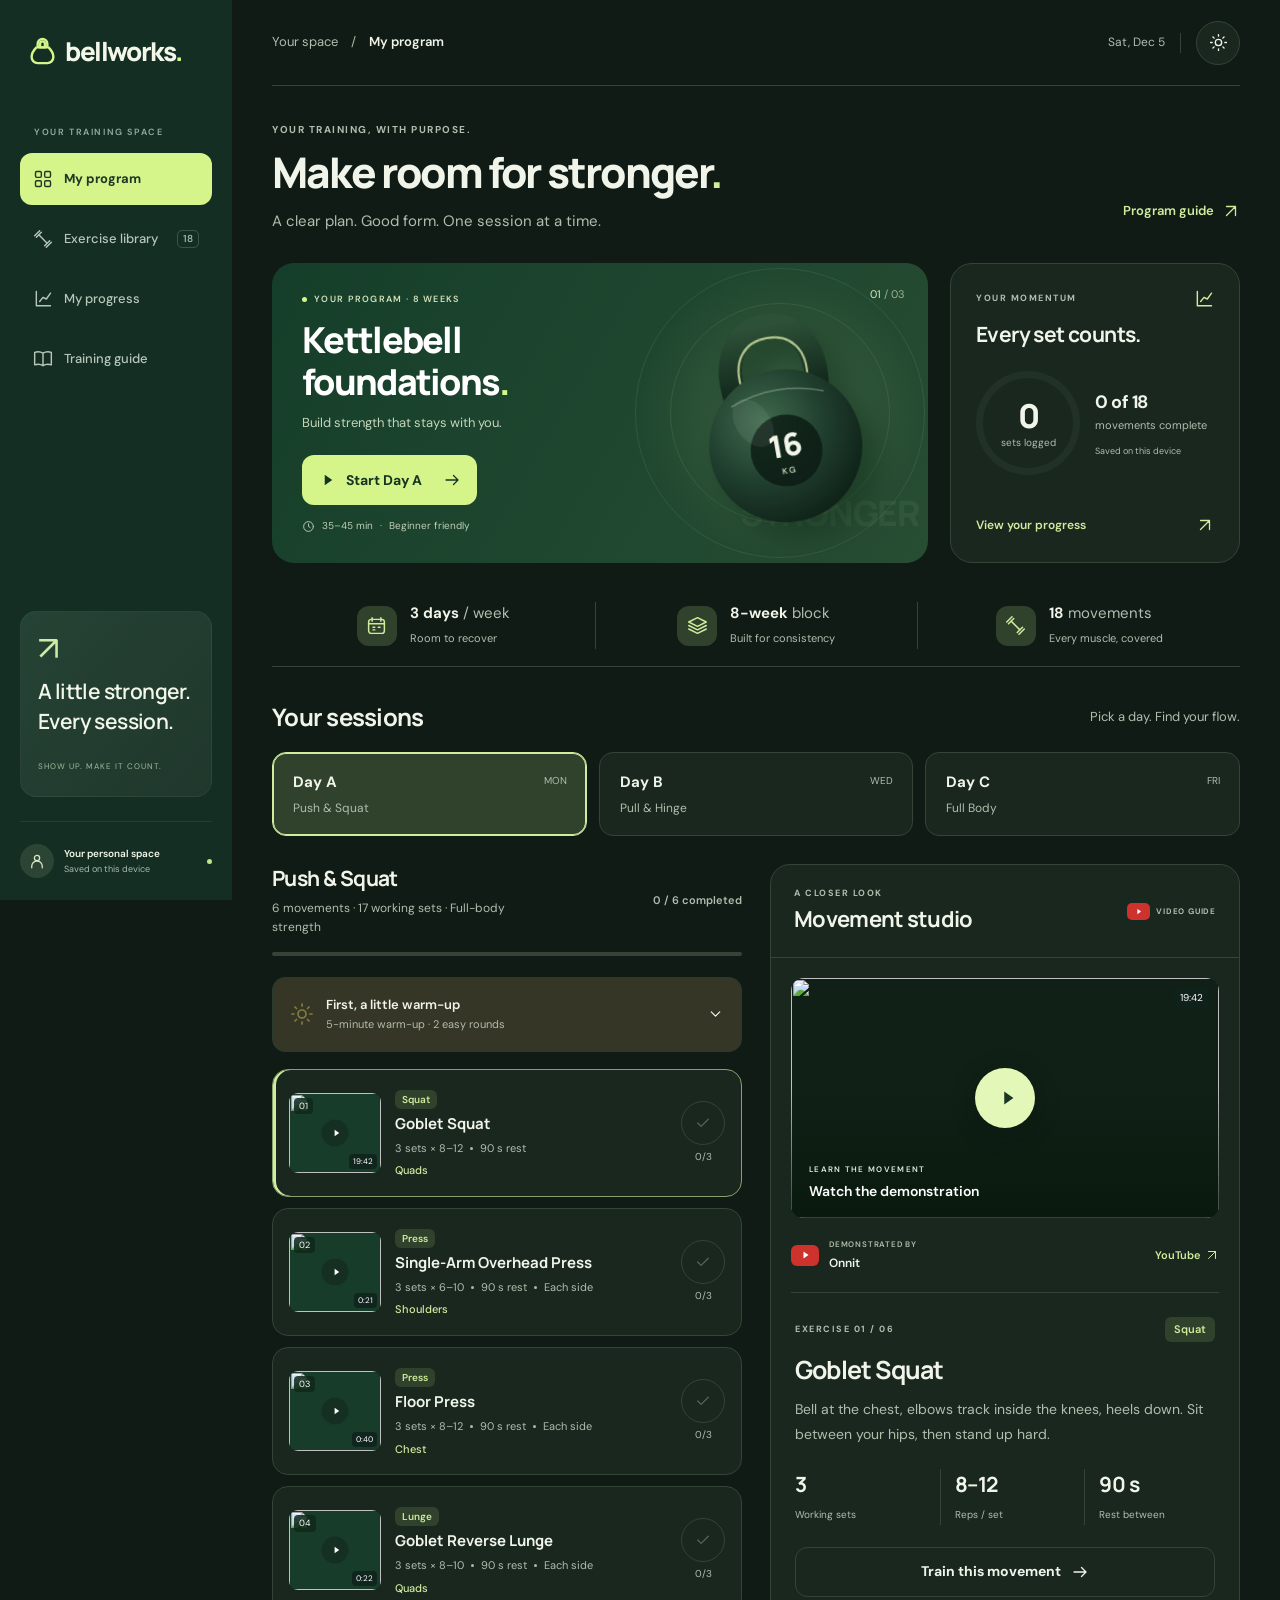
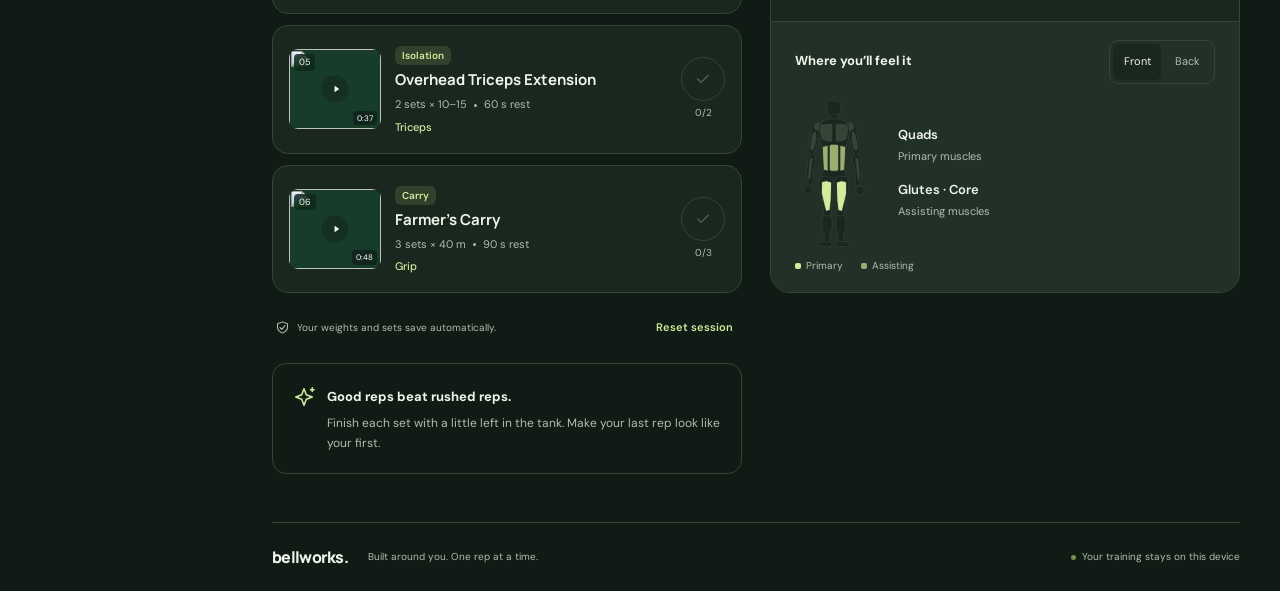
==== commit 4088cff8: "Default to the dark theme Dark is now the theme for first-time visitors and whenever no preference i" ====
--- a/bellworks.html
+++ b/bellworks.html
@@ -1,12 +1,12 @@
 <!doctype html>
-<html lang="en">
+<html lang="en" data-theme="dark">
 <head>
   <meta charset="utf-8">
   <meta name="viewport" content="width=device-width, initial-scale=1, viewport-fit=cover">
   <title>Bellworks — Your training, with purpose.</title>
   <meta name="description" content="Your kettlebell training space. Exercise-specific YouTube tutorials, three purposeful sessions, set tracking and personal progress.">
   <meta name="color-scheme" content="light dark">
-  <script>try { var t = localStorage.getItem('bw.theme'); if (t === 'dark' || t === 'light') document.documentElement.dataset.theme = t; } catch (e) {}</script>
+  <script>try { var t = localStorage.getItem('bw.theme'); document.documentElement.dataset.theme = t === 'light' ? 'light' : 'dark'; } catch (e) {}</script>
   <link rel="preconnect" href="https://fonts.googleapis.com">
   <link rel="stylesheet" href="https://fonts.googleapis.com/css2?family=DM+Sans:wght@400;500;600;700&family=Manrope:wght@600;700;800&display=swap">
   <link rel="stylesheet" href="bellworks.css">
@@ -45,7 +45,7 @@
       <div class="topbar-actions">
         <span class="today" id="today"></span>
         <span class="topbar-divider" aria-hidden="true"></span>
-        <button class="icon-button" id="theme-toggle" type="button" aria-label="Switch to dark theme"></button>
+        <button class="icon-button" id="theme-toggle" type="button" aria-label="Switch to light theme"></button>
       </div>
     </header>
 
